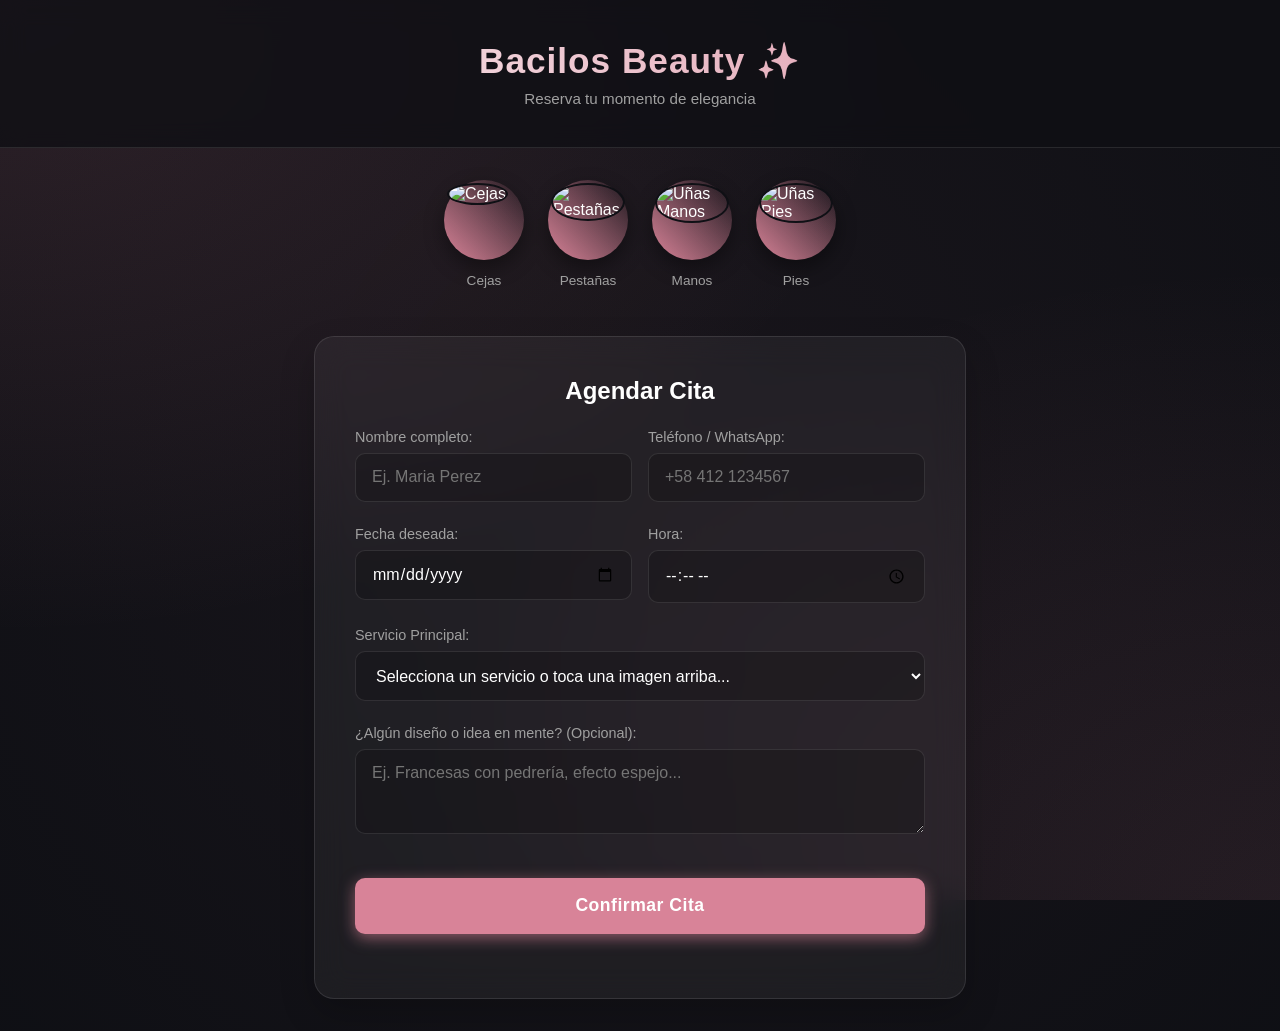
==== index.html @ d40181dd "Refactor index.html for improved structure and styles" ====
<!DOCTYPE html>
<html lang="es">
<head>
    <meta charset="UTF-8">
    <meta name="viewport" content="width=device-width, initial-scale=1.0">
    <title>Bacilos Beauty | Agenda tu Cita</title>
    <link rel="stylesheet" href="css/style.css">
</head>
<body class="animated-bg">
    <div class="ambient-light"></div>
    
    <header class="glass-header">
        <h1>Bacilos Beauty ✨</h1>
        <p>Reserva tu momento de elegancia</p>
    </header>

    <main class="container">
        
        <section class="services-gallery">
            <div class="service-item" onclick="selectService('Cejas y Pestañas')">
                <div class="img-wrapper">
                    <img src="https://images.unsplash.com/photo-1620331311520-246422fd82f9?w=300&h=300&fit=crop" alt="Cejas">
                </div>
                <span>Cejas</span>
            </div>
            <div class="service-item" onclick="selectService('Cejas y Pestañas')">
                <div class="img-wrapper">
                    <img src="https://images.unsplash.com/photo-1588665799797-2a41d0637c22?w=300&h=300&fit=crop" alt="Pestañas">
                </div>
                <span>Pestañas</span>
            </div>
            <div class="service-item" onclick="selectService('Uñas - Acrílicas')">
                <div class="img-wrapper">
                    <img src="https://images.unsplash.com/photo-1522337660859-02fbefca4702?w=300&h=300&fit=crop" alt="Uñas Manos">
                </div>
                <span>Manos</span>
            </div>
            <div class="service-item" onclick="selectService('Uñas - Semi-permanente')">
                <div class="img-wrapper">
                    <img src="https://images.unsplash.com/photo-1519014816548-bf5fe059e98b?w=300&h=300&fit=crop" alt="Uñas Pies">
                </div>
                <span>Pies</span>
            </div>
        </section>

        <form id="booking-form" class="glass-card">
            <h2>Agendar Cita</h2>
            
            <div class="form-row">
                <div class="form-group">
                    <label for="nombre">Nombre completo:</label>
                    <input type="text" id="nombre" required placeholder="Ej. Maria Perez">
                </div>

                <div class="form-group">
                    <label for="telefono">Teléfono / WhatsApp:</label>
                    <input type="tel" id="telefono" required placeholder="+58 412 1234567">
                </div>
            </div>

            <div class="form-row">
                <div class="form-group">
                    <label for="fecha">Fecha deseada:</label>
                    <input type="date" id="fecha" required>
                </div>

                <div class="form-group">
                    <label for="hora">Hora:</label>
                    <input type="time" id="hora" required>
                </div>
            </div>

            <div class="form-group">
                <label for="servicio">Servicio Principal:</label>
                <select id="servicio" required>
                    <option value="" disabled selected>Selecciona un servicio o toca una imagen arriba...</option>
                    <option value="Uñas - Acrílicas">Uñas - Acrílicas</option>
                    <option value="Uñas - Semi-permanente">Uñas - Semi-permanente</option>
                    <option value="Cejas y Pestañas">Cejas y Pestañas</option>
                    <option value="Cabello - Secado/Planchado">Cabello - Secado/Planchado</option>
                </select>
            </div>

            <div class="form-group" id="design-section">
                <label for="detalles">¿Algún diseño o idea en mente? (Opcional):</label>
                <textarea id="detalles" rows="3" placeholder="Ej. Francesas con pedrería, efecto espejo..."></textarea>
            </div>

            <button type="submit" id="submit-btn" class="glow-btn">Confirmar Cita</button>
            <p id="status-msg"></p>
        </form>
    </main>

    <script src="js/main.js"></script>
    <script>
        // Script adicional para UX Senior: Seleccionar servicio al tocar imagen
        function selectService(serviceValue) {
            const selectElement = document.getElementById('servicio');
            selectElement.value = serviceValue;
            
            // Animación suave de scroll hacia el formulario
            document.getElementById('booking-form').scrollIntoView({ behavior: 'smooth', block: 'center' });
            
            // Efecto visual en el select para indicar que cambió
            selectElement.style.boxShadow = "0 0 15px var(--primary-color)";
            setTimeout(() => {
                selectElement.style.boxShadow = "none";
            }, 1000);
        }
    </script>
</body>
</html>
---- css/style.css ----
/* Reemplaza todo el contenido de tu archivo: css/style.css */

:root {
    --primary-color: #d88398;
    --primary-glow: rgba(216, 131, 152, 0.6);
    --bg-dark: #0f1015;
    --glass-bg: rgba(255, 255, 255, 0.05);
    --glass-border: rgba(255, 255, 255, 0.1);
    --text-main: #ffffff;
    --text-muted: #a0a0a0;
}

* {
    box-sizing: border-box;
    margin: 0;
    padding: 0;
    font-family: 'Inter', 'Segoe UI', sans-serif;
}

/* Animación de fondo profesional */
.animated-bg {
    background-color: var(--bg-dark);
    background-image: 
        radial-gradient(at 0% 0%, rgba(216, 131, 152, 0.15) 0px, transparent 50%),
        radial-gradient(at 100% 100%, rgba(216, 131, 152, 0.1) 0px, transparent 50%);
    background-attachment: fixed;
    color: var(--text-main);
    min-height: 100vh;
    position: relative;
    overflow-x: hidden;
}

/* Luz ambiental en movimiento */
.ambient-light {
    position: fixed;
    top: -50%;
    left: -50%;
    width: 200%;
    height: 200%;
    background: radial-gradient(circle, rgba(216, 131, 152, 0.05) 0%, transparent 60%);
    animation: rotate 30s linear infinite;
    z-index: -1;
    pointer-events: none;
}

@keyframes rotate {
    0% { transform: rotate(0deg); }
    100% { transform: rotate(360deg); }
}

.glass-header {
    text-align: center;
    padding: 2.5rem 1rem;
    background: rgba(15, 16, 21, 0.8);
    backdrop-filter: blur(12px);
    -webkit-backdrop-filter: blur(12px);
    border-bottom: 1px solid var(--glass-border);
    position: sticky;
    top: 0;
    z-index: 10;
}

.glass-header h1 {
    font-size: 2.2rem;
    font-weight: 700;
    letter-spacing: 1px;
    background: linear-gradient(45deg, #fff, var(--primary-color));
    -webkit-background-clip: text;
    -webkit-text-fill-color: transparent;
}

.glass-header p {
    color: var(--text-muted);
    margin-top: 0.5rem;
    font-size: 0.95rem;
}

.container {
    max-width: 700px;
    margin: 2rem auto;
    padding: 0 1.5rem;
}

/* Galería de Servicios Circular */
.services-gallery {
    display: flex;
    justify-content: center;
    gap: 1.5rem;
    margin-bottom: 3rem;
    flex-wrap: wrap;
}

.service-item {
    display: flex;
    flex-direction: column;
    align-items: center;
    cursor: pointer;
    transition: transform 0.3s ease;
}

.service-item:hover {
    transform: translateY(-5px);
}

.img-wrapper {
    width: 80px;
    height: 80px;
    border-radius: 50%;
    padding: 3px;
    background: linear-gradient(45deg, var(--primary-color), transparent);
    margin-bottom: 0.8rem;
    box-shadow: 0 8px 20px rgba(0,0,0,0.4);
    transition: all 0.3s ease;
}

.service-item:hover .img-wrapper {
    box-shadow: 0 0 15px var(--primary-glow);
    background: linear-gradient(45deg, #fff, var(--primary-color));
}

.img-wrapper img {
    width: 100%;
    height: 100%;
    object-fit: cover;
    border-radius: 50%;
    border: 2px solid var(--bg-dark);
}

.service-item span {
    font-size: 0.85rem;
    font-weight: 500;
    color: var(--text-muted);
    transition: color 0.3s ease;
}

.service-item:hover span {
    color: var(--primary-color);
}

/* Formulario Glassmorphism */
.glass-card {
    background: var(--glass-bg);
    backdrop-filter: blur(16px);
    -webkit-backdrop-filter: blur(16px);
    border: 1px solid var(--glass-border);
    padding: 2.5rem;
    border-radius: 20px;
    box-shadow: 0 15px 35px rgba(0,0,0,0.2);
}

.glass-card h2 {
    margin-bottom: 1.5rem;
    font-size: 1.5rem;
    text-align: center;
}

.form-row {
    display: flex;
    gap: 1rem;
}

.form-row .form-group {
    flex: 1;
}

.form-group {
    margin-bottom: 1.5rem;
}

label {
    display: block;
    margin-bottom: 0.5rem;
    font-size: 0.9rem;
    color: var(--text-muted);
}

input, select, textarea {
    width: 100%;
    padding: 0.9rem 1rem;
    background: rgba(0, 0, 0, 0.2);
    border: 1px solid rgba(255, 255, 255, 0.1);
    border-radius: 10px;
    color: var(--text-main);
    font-size: 1rem;
    transition: all 0.3s ease;
}

input:focus, select:focus, textarea:focus {
    outline: none;
    border-color: var(--primary-color);
    background: rgba(0, 0, 0, 0.4);
    box-shadow: 0 0 0 2px rgba(216, 131, 152, 0.2);
}

/* Fix para el texto negro por defecto en los <option> del select */
select option {
    background-color: var(--bg-dark);
    color: var(--text-main);
}

/* Botón con efecto Neón/Glow */
.glow-btn {
    width: 100%;
    padding: 1.1rem;
    background: var(--primary-color);
    color: white;
    border: none;
    border-radius: 10px;
    font-size: 1.1rem;
    font-weight: 600;
    letter-spacing: 0.5px;
    cursor: pointer;
    transition: all 0.3s ease;
    box-shadow: 0 4px 15px var(--primary-glow);
    margin-top: 1rem;
}

.glow-btn:hover {
    background: #e895aa;
    transform: translateY(-2px);
    box-shadow: 0 8px 25px var(--primary-glow);
}

#status-msg {
    margin-top: 1.5rem;
    text-align: center;
    font-size: 0.95rem;
}

/* Responsive */
@media (max-width: 600px) {
    .form-row {
        flex-direction: column;
        gap: 0;
    }
    
    .glass-card {
        padding: 1.5rem;
    }

    .img-wrapper {
        width: 65px;
        height: 65px;
    }
}
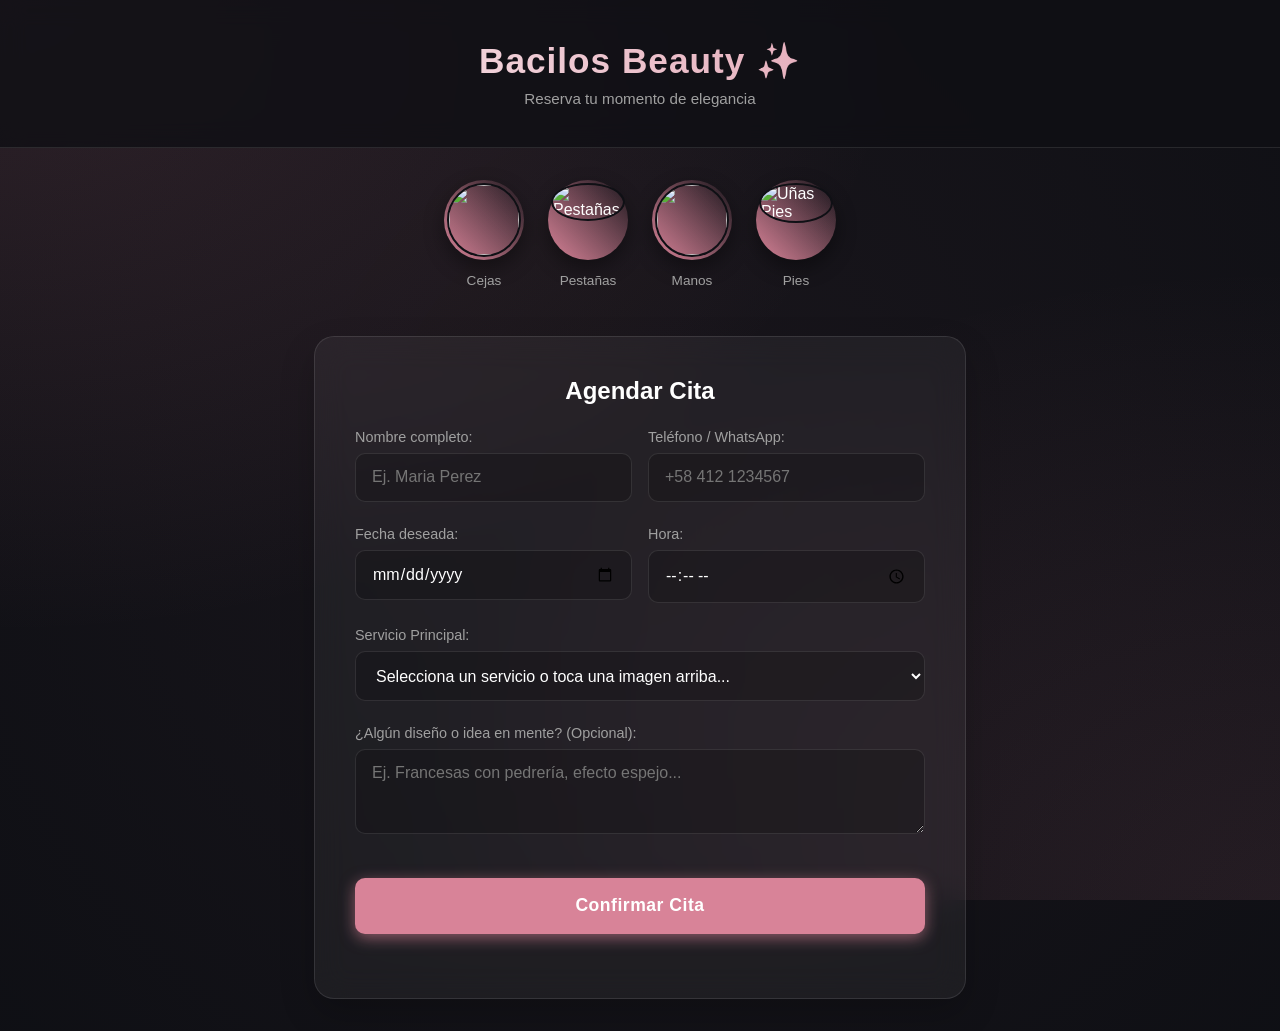
==== commit b7edd0ef: "Update service images in index.html" ====
--- a/index.html
+++ b/index.html
@@ -19,7 +19,7 @@
         <section class="services-gallery">
             <div class="service-item" onclick="selectService('Cejas y Pestañas')">
                 <div class="img-wrapper">
-                    <img src="https://images.unsplash.com/photo-1620331311520-246422fd82f9?w=300&h=300&fit=crop" alt="Cejas">
+                    <img src="https://cdn.phototourl.com/free/2026-06-04-ef484852-a5c2-4cb3-b8f1-361a1a727045.jpg">
                 </div>
                 <span>Cejas</span>
             </div>
@@ -31,7 +31,7 @@
             </div>
             <div class="service-item" onclick="selectService('Uñas - Acrílicas')">
                 <div class="img-wrapper">
-                    <img src="https://images.unsplash.com/photo-1522337660859-02fbefca4702?w=300&h=300&fit=crop" alt="Uñas Manos">
+                    <img src="https://cdn.phototourl.com/free/2026-06-04-ec4b3386-59ed-4482-aee5-77aedb26c30f.jpg">
                 </div>
                 <span>Manos</span>
             </div>
--- a/css/style.css
+++ b/css/style.css
@@ -243,3 +243,162 @@
         height: 65px;
     }
 }
+/* =========================================
+   ESTILOS EXCLUSIVOS DEL DASHBOARD
+   ========================================= */
+
+.admin-header {
+    display: flex;
+    justify-content: space-between;
+    align-items: center;
+    padding: 1.5rem 5%;
+}
+
+.header-btn {
+    width: auto;
+    padding: 0.8rem 1.5rem;
+    margin-top: 0;
+    font-size: 0.9rem;
+}
+
+.admin-container {
+    max-width: 1200px;
+    margin: 2rem auto;
+    padding: 0 1.5rem;
+    display: flex;
+    flex-direction: column;
+    gap: 2rem;
+}
+
+/* Tarjetas de Estadísticas */
+.stats-grid {
+    display: grid;
+    grid-template-columns: repeat(auto-fit, minmax(250px, 1fr));
+    gap: 1.5rem;
+}
+
+.stat-card {
+    padding: 1.5rem;
+    text-align: center;
+    border-top: 4px solid var(--primary-color);
+}
+
+.stat-card h3 {
+    font-size: 1rem;
+    color: var(--text-muted);
+    text-transform: uppercase;
+    letter-spacing: 1px;
+    margin-bottom: 0.5rem;
+}
+
+.stat-number {
+    font-size: 2.5rem;
+    font-weight: 700;
+    color: var(--text-main);
+}
+
+.stat-number.highlight {
+    color: var(--primary-color);
+    text-shadow: 0 0 10px var(--primary-glow);
+}
+
+/* Buscador */
+.controls-section {
+    padding: 1rem 1.5rem;
+}
+
+.search-bar {
+    width: 100%;
+    background: rgba(0, 0, 0, 0.3);
+    border: 1px solid var(--glass-border);
+    font-size: 1.1rem;
+}
+
+/* Tabla Glassmorphism */
+.table-wrapper {
+    padding: 1.5rem;
+}
+
+.table-wrapper h2 {
+    margin-bottom: 1.5rem;
+    font-size: 1.3rem;
+    color: var(--primary-color);
+}
+
+.table-responsive {
+    overflow-x: auto;
+}
+
+.glass-table {
+    width: 100%;
+    border-collapse: separate;
+    border-spacing: 0 8px;
+    text-align: left;
+}
+
+.glass-table th {
+    padding: 1rem;
+    color: var(--text-muted);
+    font-weight: 600;
+    font-size: 0.9rem;
+    text-transform: uppercase;
+    border-bottom: 1px solid var(--glass-border);
+}
+
+.glass-table td {
+    padding: 1.2rem 1rem;
+    background: rgba(255, 255, 255, 0.02);
+    font-size: 0.95rem;
+}
+
+.glass-table tr {
+    transition: transform 0.2s ease, background 0.2s ease;
+}
+
+.glass-table tbody tr:hover td {
+    background: rgba(255, 255, 255, 0.05);
+    transform: scale(1.01);
+}
+
+/* Badges de Estado */
+.status-badge {
+    padding: 0.4rem 0.8rem;
+    border-radius: 20px;
+    font-size: 0.8rem;
+    font-weight: 600;
+    letter-spacing: 0.5px;
+}
+
+.status-pending {
+    background: rgba(255, 193, 7, 0.2);
+    color: #ffc107;
+    border: 1px solid rgba(255, 193, 7, 0.4);
+}
+
+/* Botones de acción en tabla */
+.action-btn {
+    background: transparent;
+    color: #25D366; /* Verde WhatsApp */
+    border: 1px solid #25D366;
+    padding: 0.5rem 1rem;
+    border-radius: 8px;
+    text-decoration: none;
+    font-size: 0.85rem;
+    font-weight: bold;
+    transition: all 0.3s;
+    display: inline-block;
+}
+
+.action-btn:hover {
+    background: #25D366;
+    color: #000;
+    box-shadow: 0 0 10px rgba(37, 211, 102, 0.4);
+}
+
+@media (max-width: 768px) {
+    .admin-header {
+        flex-direction: column;
+        gap: 1rem;
+        text-align: center;
+    }
+}
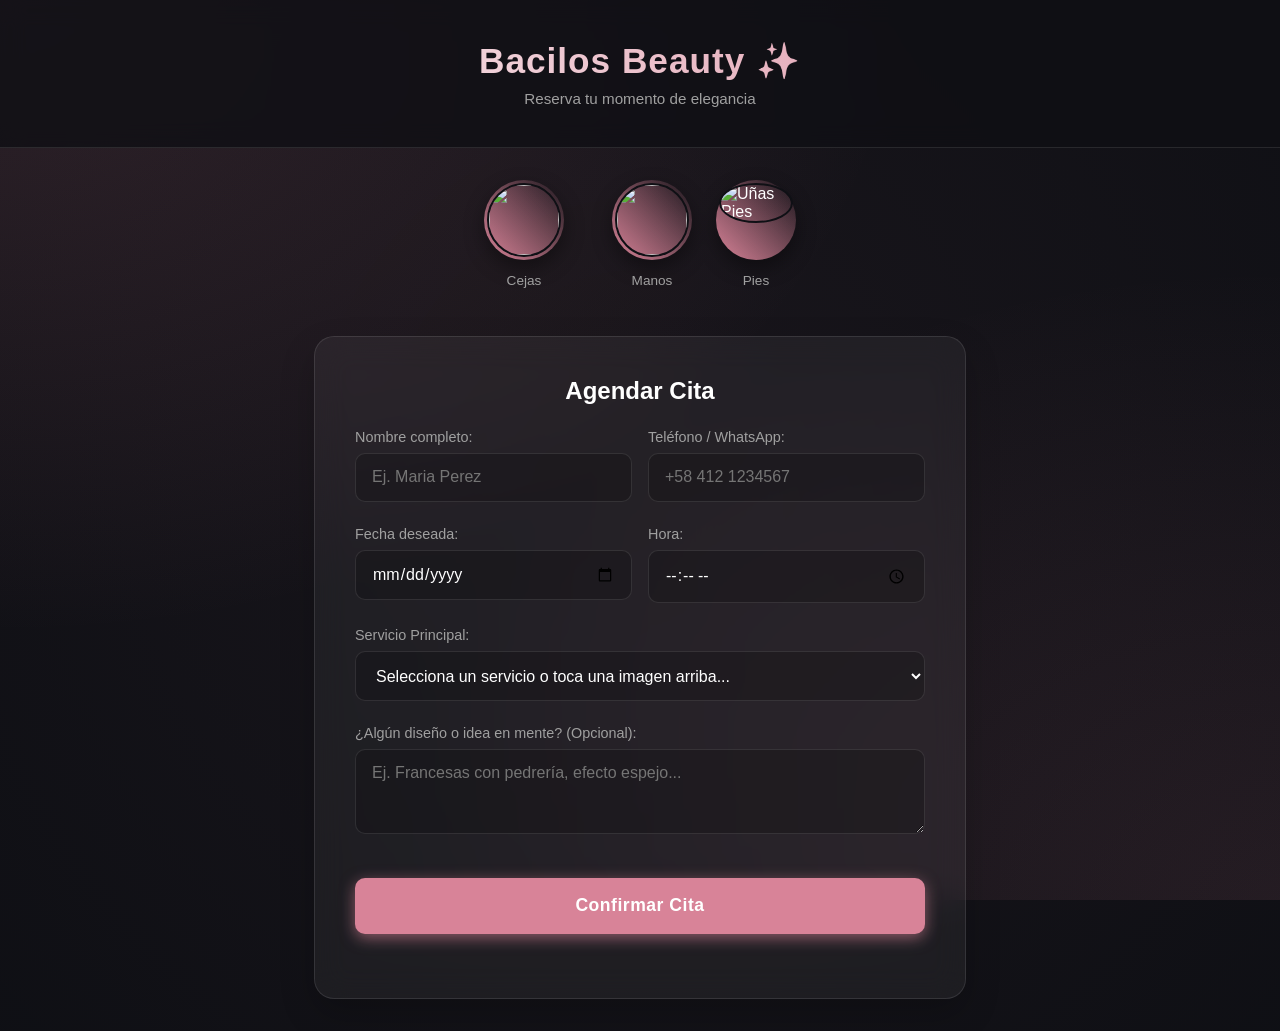
==== commit a6c5c683: "Update index.html" ====
--- a/index.html
+++ b/index.html
@@ -24,10 +24,6 @@
                 <span>Cejas</span>
             </div>
             <div class="service-item" onclick="selectService('Cejas y Pestañas')">
-                <div class="img-wrapper">
-                    <img src="https://images.unsplash.com/photo-1588665799797-2a41d0637c22?w=300&h=300&fit=crop" alt="Pestañas">
-                </div>
-                <span>Pestañas</span>
             </div>
             <div class="service-item" onclick="selectService('Uñas - Acrílicas')">
                 <div class="img-wrapper">
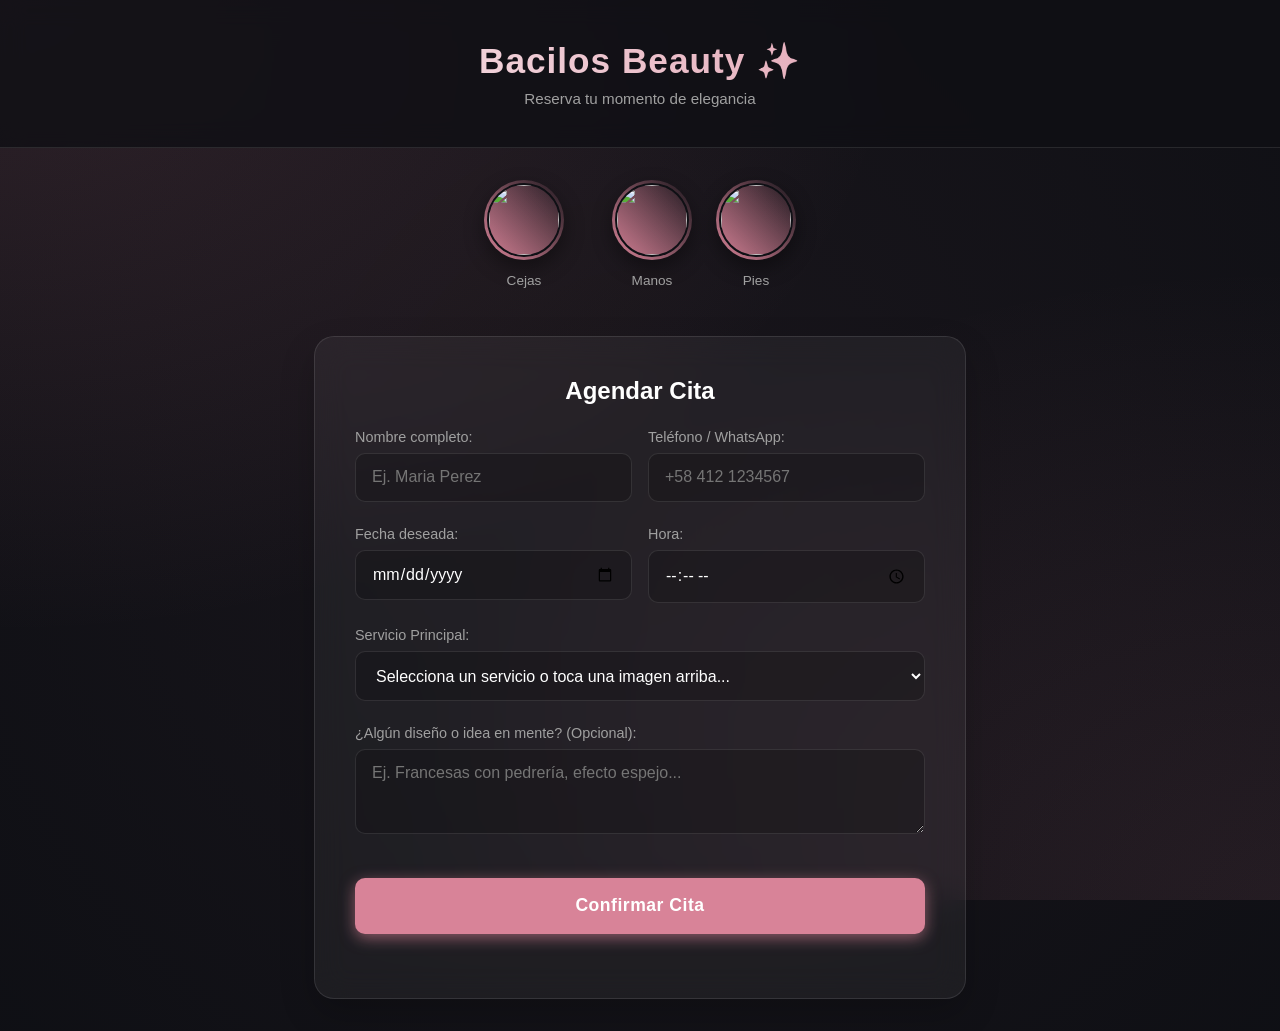
==== commit 2d33392e: "Update image source for 'Uñas Pies' service" ====
--- a/index.html
+++ b/index.html
@@ -33,7 +33,7 @@
             </div>
             <div class="service-item" onclick="selectService('Uñas - Semi-permanente')">
                 <div class="img-wrapper">
-                    <img src="https://images.unsplash.com/photo-1519014816548-bf5fe059e98b?w=300&h=300&fit=crop" alt="Uñas Pies">
+                    <img src="https://cdn.phototourl.com/free/2026-06-04-8ce0c370-0622-4c01-9265-3157ed93c0d0.jpg">
                 </div>
                 <span>Pies</span>
             </div>
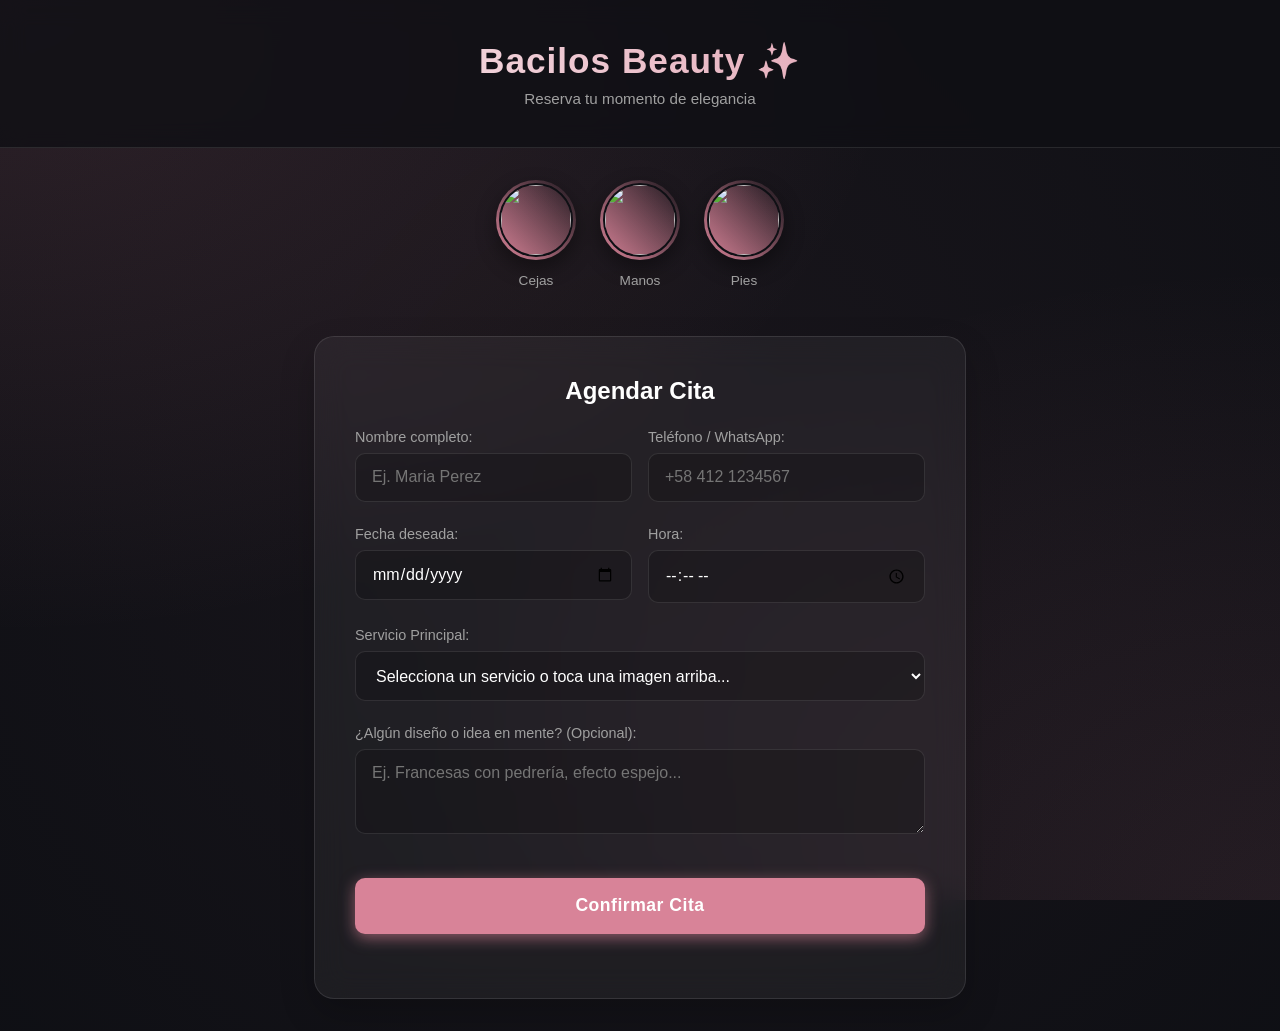
==== commit fd0cb2bb: "Remove unused service item and clean up HTML" ====
--- a/index.html
+++ b/index.html
@@ -16,21 +16,21 @@
 
     <main class="container">
         
-        <section class="services-gallery">
+<section class="services-gallery">
             <div class="service-item" onclick="selectService('Cejas y Pestañas')">
                 <div class="img-wrapper">
                     <img src="https://cdn.phototourl.com/free/2026-06-04-ef484852-a5c2-4cb3-b8f1-361a1a727045.jpg">
                 </div>
                 <span>Cejas</span>
             </div>
-            <div class="service-item" onclick="selectService('Cejas y Pestañas')">
-            </div>
+            
             <div class="service-item" onclick="selectService('Uñas - Acrílicas')">
                 <div class="img-wrapper">
                     <img src="https://cdn.phototourl.com/free/2026-06-04-ec4b3386-59ed-4482-aee5-77aedb26c30f.jpg">
                 </div>
                 <span>Manos</span>
             </div>
+            
             <div class="service-item" onclick="selectService('Uñas - Semi-permanente')">
                 <div class="img-wrapper">
                     <img src="https://cdn.phototourl.com/free/2026-06-04-8ce0c370-0622-4c01-9265-3157ed93c0d0.jpg">
@@ -73,7 +73,6 @@
                     <option value="Uñas - Acrílicas">Uñas - Acrílicas</option>
                     <option value="Uñas - Semi-permanente">Uñas - Semi-permanente</option>
                     <option value="Cejas y Pestañas">Cejas y Pestañas</option>
-                    <option value="Cabello - Secado/Planchado">Cabello - Secado/Planchado</option>
                 </select>
             </div>
 
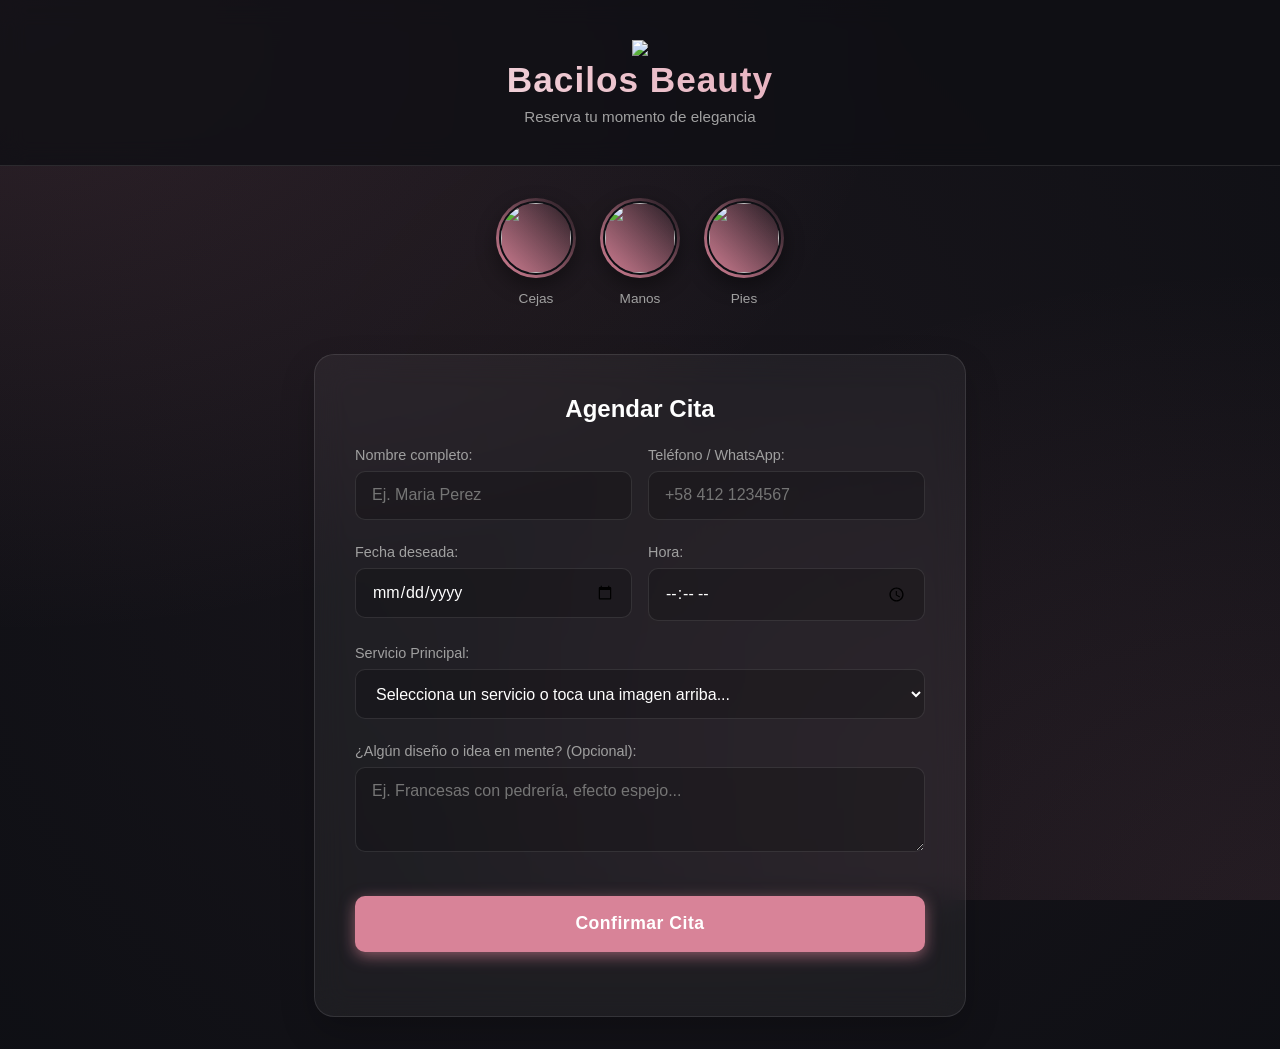
==== commit 5136d7bb: "Update header and service options in index.html" ====
--- a/index.html
+++ b/index.html
@@ -9,8 +9,9 @@
 <body class="animated-bg">
     <div class="ambient-light"></div>
     
-    <header class="glass-header">
-        <h1>Bacilos Beauty ✨</h1>
+<header class="glass-header">
+        <img src="https://cdn.phototourl.com/free/2026-06-04-36e0b2e5-6bb9-49c0-955d-fb9c5e9e4c52.jpg" class="brand-logo">
+        <h1>Bacilos Beauty</h1>
         <p>Reserva tu momento de elegancia</p>
     </header>
 
@@ -70,8 +71,8 @@
                 <label for="servicio">Servicio Principal:</label>
                 <select id="servicio" required>
                     <option value="" disabled selected>Selecciona un servicio o toca una imagen arriba...</option>
-                    <option value="Uñas - Acrílicas">Uñas - Acrílicas</option>
-                    <option value="Uñas - Semi-permanente">Uñas - Semi-permanente</option>
+                    <option value="Uñas - Acrílicas">Uñas - Pies</option>
+                    <option value="Uñas - Semi-permanente">Uñas - Manos</option>
                     <option value="Cejas y Pestañas">Cejas y Pestañas</option>
                 </select>
             </div>
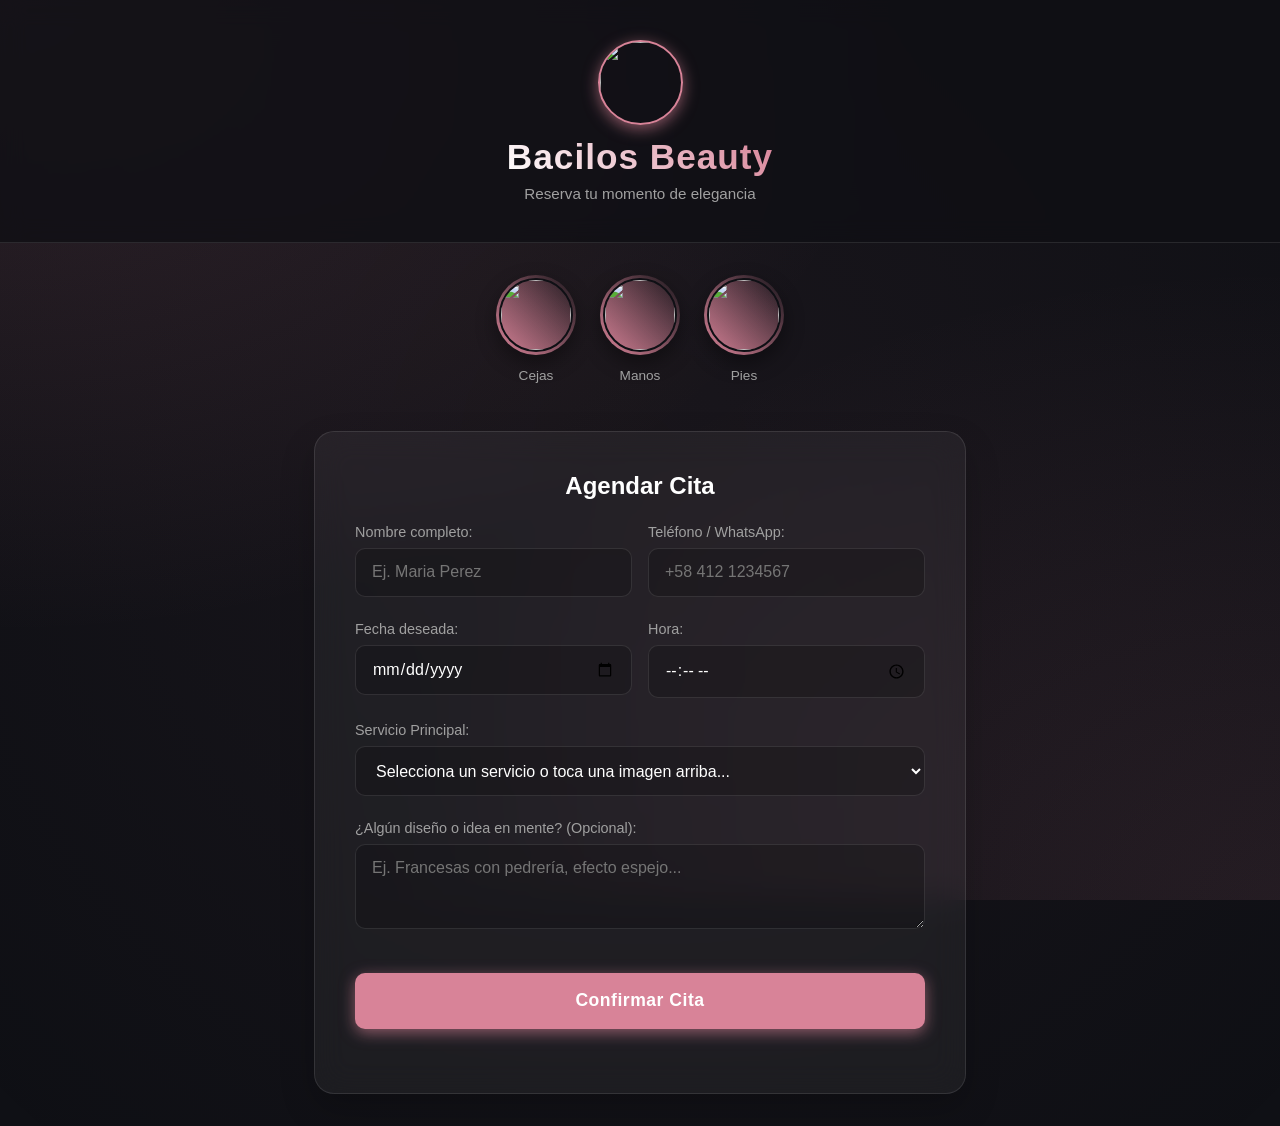
==== commit ca79f7ec: "Update service items and select options in index.html" ====
--- a/index.html
+++ b/index.html
@@ -18,14 +18,14 @@
     <main class="container">
         
 <section class="services-gallery">
-            <div class="service-item" onclick="selectService('Cejas y Pestañas')">
+            <div class="service-item" onclick="selectService('Pies')">
                 <div class="img-wrapper">
                     <img src="https://cdn.phototourl.com/free/2026-06-04-ef484852-a5c2-4cb3-b8f1-361a1a727045.jpg">
                 </div>
                 <span>Cejas</span>
             </div>
             
-            <div class="service-item" onclick="selectService('Uñas - Acrílicas')">
+            <div class="service-item" onclick="selectService('Manos')">
                 <div class="img-wrapper">
                     <img src="https://cdn.phototourl.com/free/2026-06-04-ec4b3386-59ed-4482-aee5-77aedb26c30f.jpg">
                 </div>
@@ -71,8 +71,8 @@
                 <label for="servicio">Servicio Principal:</label>
                 <select id="servicio" required>
                     <option value="" disabled selected>Selecciona un servicio o toca una imagen arriba...</option>
-                    <option value="Uñas - Acrílicas">Uñas - Pies</option>
-                    <option value="Uñas - Semi-permanente">Uñas - Manos</option>
+                    <option value="Pies">Uñas - Pies</option>
+                    <option value="Manos">Uñas - Manos</option>
                     <option value="Cejas y Pestañas">Cejas y Pestañas</option>
                 </select>
             </div>
--- a/css/style.css
+++ b/css/style.css
@@ -55,8 +55,8 @@
     backdrop-filter: blur(12px);
     -webkit-backdrop-filter: blur(12px);
     border-bottom: 1px solid var(--glass-border);
-    position: sticky;
-    top: 0;
+    position: relative; /* Cambiamos sticky por relative */
+    /* Borramos la línea top: 0; */
     z-index: 10;
 }
 
@@ -227,20 +227,91 @@
     font-size: 0.95rem;
 }
 
-/* Responsive */
+/* =========================================
+   ESTILOS DEL LOGO PRINCIPAL
+   ========================================= */
+.glass-header {
+    display: flex;
+    flex-direction: column;
+    align-items: center;
+    justify-content: center;
+}
+
+.brand-logo {
+    width: 85px; /* Tamaño perfecto para no robar tanta pantalla */
+    height: 85px;
+    object-fit: cover;
+    border-radius: 50%; /* Lo hace un círculo perfecto */
+    margin-bottom: 12px;
+    box-shadow: 0 4px 15px var(--primary-glow);
+    border: 2px solid var(--primary-color);
+    transition: transform 0.3s ease;
+}
+
+.brand-logo:hover {
+    transform: scale(1.05);
+}
+
+/* =========================================
+   OPTIMIZACIÓN PROFESIONAL PARA MÓVILES
+   Reemplaza tu @media anterior por este
+   ========================================= */
 @media (max-width: 600px) {
-    .form-row {
+    .glass-header {
+        padding: 1.5rem 1rem;
+    }
+    
+    .brand-logo {
+        width: 70px;
+        height: 70px;
+    }
+
+    .glass-header h1 {
+        font-size: 1.8rem;
+    }
+
+    .container {
+        margin: 1rem auto;
+        padding: 0 1rem;
+    }
+
+    .services-gallery {
+        gap: 1rem; /* Mejor espaciado entre los círculos */
+        margin-bottom: 2rem;
+    }
+
+    .img-wrapper {
+        width: 70px;
+        height: 70px;
+    }
+
+    .glass-card {
+        padding: 1.5rem;
+        border-radius: 15px; /* Bordes un poco más suaves en celular */
+    }
+
+.form-row {
         flex-direction: column;
         gap: 0;
+        width: 100%; /* Solución al desbordamiento */
+    }
+
+    .form-group {
+        margin-bottom: 1.2rem; 
+        width: 100%; /* Solución al desbordamiento */
+        max-width: 100%;
+    }
+
+    input, select, textarea {
+        padding: 0.9rem;
+        font-size: 16px; 
+        width: 100%;
+        box-sizing: border-box; /* Obliga a Safari a respetar los márgenes */
     }
     
-    .glass-card {
-        padding: 1.5rem;
-    }
-
-    .img-wrapper {
-        width: 65px;
-        height: 65px;
+    .glow-btn {
+        padding: 1rem;
+        font-size: 1rem;
     }
 }
 /* =========================================
